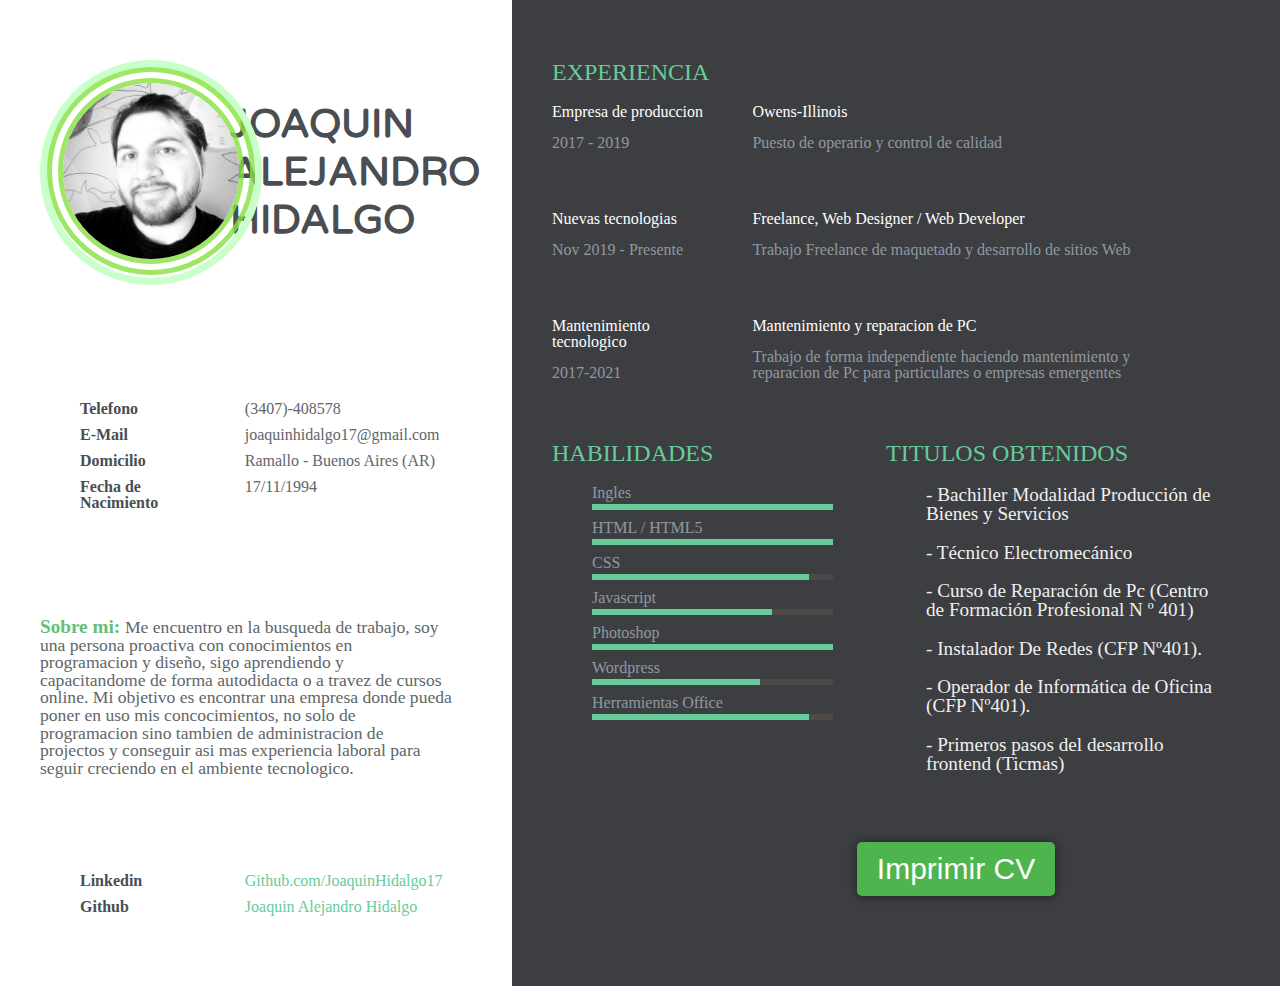
==== index.html @ 45b2c096 "6" ====
<!DOCTYPE html>
<html lang="es" >
<head>
  <meta charset="UTF-8">
  <title>CV</title>
  <meta name="viewport" content="width=device-width, initial-scale=1, maximum-scale=1">
  
  <link rel="stylesheet" href="style.css">

</head>
<body>

<div class="resume-wrapper">
	<section class="profile section-padding">
		<div class="container">
			<div class="picture-resume-wrapper">
        <div class="picture-resume">
        <span><img src="./imgn.jpg" alt="" /></span>
        
      </div>
         <div class="contenedor"></div>
 </div>
      <div class="name-wrapper">
        <h1>Joaquin Alejandro<br/>Hidalgo</h1>
      </div>
      <div class="contenedor"></div>
      <div class="contact-info contenedor">
      	<ul class="list-titles">
      		<li>Telefono</li>
      		<li>E-Mail</li>
      		<li>Domicilio</li>
          <li>Fecha de Nacimiento</li>
      	</ul>
        <ul class="list-content">
        	<li>(3407)-408578</li> 
        	<li>joaquinhidalgo17@gmail.com</li> 
        	<li>Ramallo - Buenos Aires (AR)</li> 
        	<li>17/11/1994</li> 
        </ul>
      </div>
      <div class="contact-presentation"> 
      	<p><span class="sobre-mi">Sobre mi: </span><span class="texto-sobre-mi"> Me encuentro en la busqueda de trabajo, soy una persona proactiva con conocimientos en programacion y diseño, sigo aprendiendo y capacitandome de forma autodidacta o a travez de cursos online.
          Mi objetivo es encontrar una empresa donde pueda poner en uso mis concocimientos, no solo de programacion sino tambien de administracion de projectos y conseguir asi mas experiencia laboral para seguir creciendo en el ambiente tecnologico. </p>
        </span></div>
      <div class="contact-social contenedor">
      	<ul class="list-titles">
      		<li>Linkedin</li>
      		<li>Github</li>
      	</ul>
        <ul class="list-content">
      		<li><a href="https://github.com/JoaquinHidalgo17">Github.com/JoaquinHidalgo17</a></li>
      		<li><a href="https://www.linkedin.com/in/joaquin-alejandro-hidalgo-6174b5220">Joaquin Alejandro Hidalgo</a></li>
      	</ul>
      </div>
		</div>
	</section>
  
  <section class="experience section-padding">
  	<div class="container">
  		<h3 class="experience-title">Experiencia</h3>
      
      <div class="experience-wrapper">
      	<div class="company-wrapper contenedor">
      		<div class="experience-title">Empresa de produccion</div> 
          <div class="time">2017 - 2019</div> 
      	</div>
        
        <div class="job-wrapper contenedor">
        	<div class="experience-title">Owens-Illinois </div> 
          <div class="company-description">
          	<p>Puesto de operario y control de calidad
            </p>  
          </div>
        </div>
        
        <div class="company-wrapper contenedor">
      		<div class="experience-title">Nuevas tecnologias</div> 
          <div class="time">Nov 2019 - Presente</div> 
      	</div>
        
         <div class="job-wrapper contenedor">
        	<div class="experience-title">Freelance, Web Designer / Web Developer</div> 
          <div class="company-description">
          	<p>Trabajo Freelance de maquetado y desarrollo de sitios Web</p> 
          </div>
        </div>
        
        <div class="company-wrapper contenedor">
      		<div class="experience-title">Mantenimiento tecnologico</div>
          <div class="time">2017-2021</div> 
      	</div> 
        
         <div class="job-wrapper contenedor">
        	<div class="experience-title">Mantenimiento y reparacion de PC</div>
          <div class="company-description">
          	<p>Trabajo de forma independiente haciendo mantenimiento y reparacion de Pc para particulares o empresas emergentes</p>   
          </div>
        </div>
        
      </div>
      
      <div class="section-wrapper contenedor">
      	<h3 class="section-title">Habilidades</h3>
        	<ul>
            <li class="skill-percentage">Ingles</li>
        		<li class="skill-percentage">HTML / HTML5</li>
        		<li class="skill-percentage">CSS</li>
        		<li class="skill-percentage">Javascript</li>
        		<li class="skill-percentage">Photoshop</li>
        		<li class="skill-percentage">Wordpress</li>
        		<li class="skill-percentage">Herramientas Office</li>
            
        	</ul>
        
      </div>
      
      <div class="section-wrapper contenedor">
        <h3 class="section-title">Titulos Obtenidos</h3>  
        <ul class="titles">
          <li>- Bachiller Modalidad Producción de Bienes y Servicios</li>
          <li>- Técnico Electromecánico</li>
          <li>- Curso de Reparación de Pc (Centro de Formación 
            Profesional N º 401)</li>
          <li>- Instalador De Redes (CFP Nº401).</li>
          <li>- Operador de Informática de Oficina (CFP Nº401).</li>
          <li>- Primeros pasos del desarrollo frontend (Ticmas)</li>
        </ul>
      </div>
     
  	</div>
      <button class="imprimir">Imprimir CV</button>
  </section>
  
  <div class="contenedor"></div>
  
</div>



<script  src="jscript.js"></script>

</body>
</html>
---- style.css ----
@import url(https://fonts.googleapis.com/css?family=Varela+Round);
@import url(https://fonts.googleapis.com/css?family=Open+Sans:400,300,600,700);
*, *::after, *::before {
  box-sizing: border-box;
}

html, body {
  height: 100%;
}

body {
  font-family: 'Open Sans', sans-serif;
  line-height: 1.5em;
}

a {
  color: #66cc99;
  text-decoration: none;
}

.contenedor::after, .contenedor::before {
  content: " ";
  display: table;
}

.contenedor::after {
  clear: both;
}

.sobre-mi {
  color: #63c077;
  font-weight: 800;
  font-size: 1.2em;
}
.texto-sobre-mi{
  font-size: 1.1em;
}
.resume-wrapper {
  position: relative;
  text-align: center;
  height: 100%;
}

.container {
  min-height: 600px;
}

.profile {
  background: #ffffff;
  width: 40%;
  float: left;
  height: 100%;
  color: #616568;
}
@media (max-width: 850px) {
  .profile {
    width: 100%;
  }
}
.profile .name-wrapper {
  float: left;
  width: 60%;
}
.profile h1 {
  font-size: 2.5em;
  text-align: left;
  font-family: 'Varela Round', sans-serif;
  color: #4a4e51;
  line-height: 1em;
  padding-top: 40px;
  padding-left: 10%;
  font-weight: 600;
  text-transform: uppercase;
  line-height: 1.2;
}
@media (max-width: 1200px) {
  .profile h1 {
    padding-top: 20px;
  }
}
@media (max-width: 450px) {
  .profile h1 {
    font-size: 1.7em;
    padding-top: 20px;
  }
}
@media (max-width: 450px) {
  .picture-resume img {
    width: 120px;
    height: 120px;
  }
  
  .experience .company-wrapper,
  .experience .job-wrapper,
  .section-wrapper {
    width: 100%;
    padding-right: 0;
  }
}
.profile li {
  margin-bottom: 10px;
}
.profile .picture-resume-wrapper {
  width: 40%;
  display: block;
  float: left;
  
}
@media (max-width: 1200px) {
  .profile .picture-resume-wrapper {
    width: 10em;
  }
}
.profile .picture-resume {
  width: 13em;
  height: 13em;
  background-size: cover;
  border-radius: 50%;
  margin-right: 0px;
  display: table;
  position: relative;
  vertical-align: middle;
  border: 7px solid rgb(201, 255, 201)
  
}
.profile .picture-resume span {
  display: table-cell;
  vertical-align: middle;
  position: relative;
  margin: 0 auto;
  z-index: 10;
  text-align: center;
  
}
.profile .picture-resume img {
  border-radius: 50%;
  width: 13em;
  border: 1em double rgba(134, 225, 64, 0.807)
  
}
@media (max-width: 1500px) {
  .profile .picture-resume img {
    width: 13em;
  }
}
@media (max-width: 1200px) {
  .profile .picture-resume img {
    width: 10em;
    height:10em;
    
  }
}
@media (max-width: 1500px) {
  .profile .picture-resume {
    width: 11em;
    height: 11em;
  }
}
@media (max-width: 1200px) {
  .profile .picture-resume {
    width: 13em;
    height: 13em;
  }
}
@media (max-width: 450px) {
  .profile {
    width: 180px;
    height: 180px;
  }
}
.profile .contact-info {
  margin-top: 100px;
  font-weight: 300;
}
@media (max-width: 1200px) {
  .profile .contact-info {
    margin-top: 70px;
  }
}
@media (max-width: 450px) {
  .profile .contact-info {
    margin-top: 50px;
  }
}
.profile .list-titles {
  float: left;
  text-align: left;
  font-weight: 600;
  width: 40%;
  color: #4a4e51;
}
.profile .list-content {
  float: left;
  width: 60%;
  text-align: left;
  font-weight: 300;
}
.profile .contact-presentation {
  text-align: left;
  font-weight: 300;
  margin-top: 80px;
  margin-bottom: 80px;
}
@media (max-width: 1200px) {
  .profile .contact-presentation {
    margin-top: 50px;
    margin-bottom: 50px;
  }
}
@media (max-width: 850px) {
  .profile .contact-presentation {
    margin-top: 30px;
    margin-bottom: 30px;
  }
}
.profile svg {
  width: 100%;
  position: absolute;
  top: 0;
  left: 0;
}
.profile .st0, .profile .st1 {
  fill: #66cc99;
}

.experience {
  background: #3d3e42;
  width: 60%;
  float: left;
  position: relative;
  color: #9099a0;
  font-weight: 300;
  min-height: 100%;
  min-height: 100vh;
}
@media (max-width: 850px) {
  .experience {
    width: 100%;
  }
}
.experience h3.experience-title {
  color: #66cc99;
  text-align: left;
  text-transform: uppercase;
  font-size: 1.5em;
  margin-bottom: 20px;
  font-weight: 400;
}
.titles{
  font-size: 1.2em;
  color: #f0f0f0;
  font-weight: 300;
  margin-top: 0;
}
.titles li{
margin-bottom: 1em;
}
.experience .company-wrapper {
  width: 30%;
  float: left;
  text-align: left;
  padding-right: 5%;
  margin-bottom: 60px;
}
@media (max-width: 450px) {
  .experience .company-wrapper {
    width: 100%;
    margin-bottom: 20px;
  }
}
.experience .job-wrapper {
  width: 70%;
  float: left;
  text-align: left;
  padding-right: 5%;
  margin-bottom: 60px;
}
@media (max-width: 450px) {
  .experience .job-wrapper {
    width: 100%;
    margin-bottom: 40px;
  }
}
.experience .experience-title {
  color: white;
  margin-bottom: 15px;
}

.section-padding {
  padding: 60px 60px 40px 40px;
}
@media (max-width: 850px) {
  .section-padding {
    padding: 80px 15% 40px 10%;
  }
}
@media (max-width: 450px) {
  .section-padding {
    padding: 40px 10% 20px 5%;
  }
}

.section-wrapper {
  width: 50%;
  float: left;
  text-align: left;
  color: #9099a0;
  font-weight: 300;
}
@media (max-width: 450px) {
  .section-wrapper {
    width: 100%;
  }
}
.section-wrapper:nth-child(3) {
  padding-right: 8%;
}
.section-wrapper h3.section-title {
  color: #66cc99;
  text-align: left;
  text-transform: uppercase;
  font-size: 1.5em;
  margin-bottom: 20px;
  font-weight: 400;
}
.section-wrapper .skill-percentage {
  margin-bottom: 10px;
  position: relative;
}
.section-wrapper .skill-percentage::after {
  content: "";
  width: 100%;
  height: 6px;
  background: #4d4949;
  display: block;
  margin-top: 3px;
}
.section-wrapper .skill-percentage::before {
  content: "";
  height: 6px;
  background: #66cc99;
  position: absolute;
  margin-top: 3px;
  bottom: 0;
}
.section-wrapper .skill-percentage:nth-child(1)::before {
  width: 100%;
  -webkit-animation: skill_1 0.6s ease;
          animation: skill_1 0.6s ease;
}
.section-wrapper .skill-percentage:nth-child(2)::before {
  width: 100%;
  -webkit-animation: skill_2 0.6s ease;
          animation: skill_2 0.6s ease;
}
.section-wrapper .skill-percentage:nth-child(3)::before {
  width: 90%;
  -webkit-animation: skill_3 0.6s ease;
          animation: skill_3 0.6s ease;
}
.section-wrapper .skill-percentage:nth-child(4)::before {
  width: 75%;
  -webkit-animation: skill_4 0.6s ease;
          animation: skill_4 0.6s ease;
}
.section-wrapper .skill-percentage:nth-child(5)::before {
  width: 100%;
  -webkit-animation: skill_5 0.6s ease;
          animation: skill_5 0.6s ease;
}
.section-wrapper .skill-percentage:nth-child(6)::before {
  width: 70%;
  -webkit-animation: skill_6 0.6s ease;
          animation: skill_6 0.6s ease;
}
.section-wrapper .skill-percentage:nth-child(7)::before {
  width: 90%;
  -webkit-animation: skill_6 0.6s ease;
          animation: skill_6 0.6s ease;
}

@-webkit-keyframes skill_1 {
  from {
    width: 0%;
  }
  to {
    width: 100%;
  }
}

@keyframes skill_1 {
  from {
    width: 0%;
  }
  to {
    width: 100%;
  }
}
@-webkit-keyframes skill_2 {
  from {
    width: 0%;
  }
  to {
    width: 100%;
  }
}
@keyframes skill_2 {
  from {
    width: 0%;
  }
  to {
    width: 100%;
  }
}
@-webkit-keyframes skill_3 {
  from {
    width: 0%;
  }
  to {
    width: 90%;
  }
}
@keyframes skill_3 {
  from {
    width: 0%;
  }
  to {
    width: 90%;
  }
}
@-webkit-keyframes skill_4 {
  from {
    width: 0%;
  }
  to {
    width: 75%;
  }
}
@keyframes skill_4 {
  from {
    width: 0%;
  }
  to {
    width: 75%;
  }
}
@-webkit-keyframes skill_5 {
  from {
    width: 0%;
  }
  to {
    width: 100%;
  }
}
@keyframes skill_5 {
  from {
    width: 0%;
  }
  to {
    width: 100%;
  }
}
@-webkit-keyframes skill_6 {
  from {
    width: 0%;
  }
  to {
    width: 70%;
  }
}
@keyframes skill_6 {
  from {
    width: 0%;
  }
  to {
    width: 70%;
  }
}
@-webkit-keyframes skill_7 {
  from {
    width: 0%;
  }
  to {
    width: 90%;
  }
}
@keyframes skill_7 {
  from {
    width: 0%;
  }
  to {
    width: 90%;
  }
}


html,body,div,span,applet,object,iframe,h1,h2,h3,h4,h5,h6,p,blockquote,pre,a,abbr,acronym,address,big,cite,code,del,dfn,em,img,ins,kbd,q,s,samp,small,strike,strong,sub,sup,tt,var,b,u,i,center,dl,dt,dd,ol,fieldset,form,label,legend,table,caption,tbody,tfoot,thead,tr,th,td,article,aside,canvas,details,embed,figure,figcaption,footer,header,hgroup,menu,nav,output,ruby,section,summary,time,mark,audio,video{margin:0;padding:0;border:0;font-size:100%;font:inherit;vertical-align:baseline}

article,aside,details,figcaption,figure,footer,header,hgroup,menu,nav,section{display:block}

body{line-height:1}

ol,ul{list-style:none}

blockquote,q{quotes:none}

blockquote:before,blockquote:after,q:before,q:after{content:'';content:none}

table{border-collapse:collapse;border-spacing:0}

.imprimir {
font-size: 30px;
padding: 10px 20px;
margin: 50px 0 50px 140px;
background-color: rgb(78, 180, 78);
border: none;
outline: none;
color: rgb(255, 255, 255);
border-radius: 5px;
box-shadow: 0 0 10px rgba(0,0,0,0.5);
cursor : pointer;
transition: .5s;
}
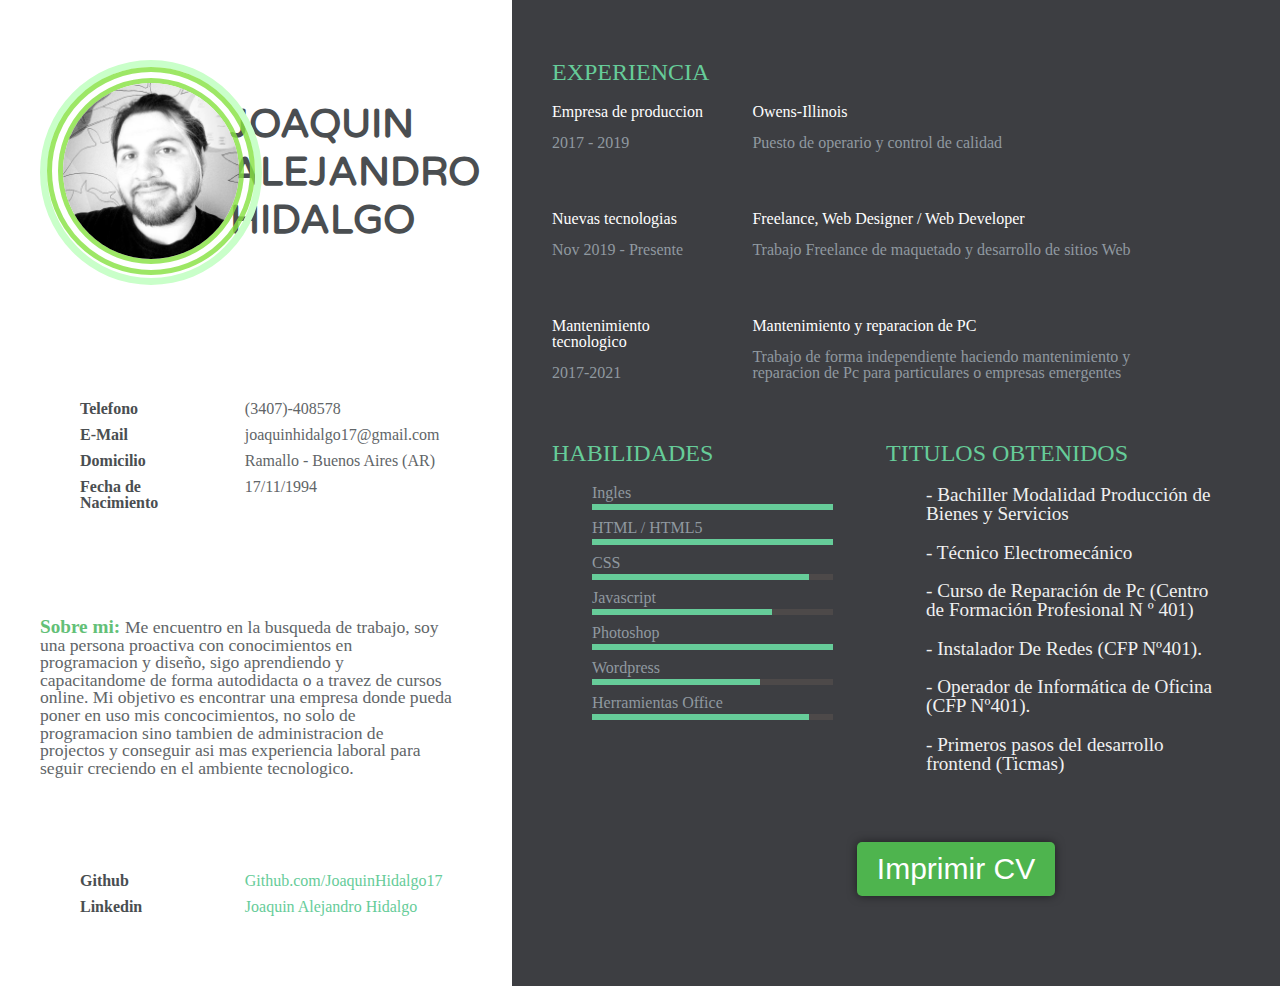
==== commit 9f21ed3b: "Fixed socials list order" ====
--- a/index.html
+++ b/index.html
@@ -44,8 +44,8 @@
         </span></div>
       <div class="contact-social contenedor">
       	<ul class="list-titles">
+      		<li>Github</li>
       		<li>Linkedin</li>
-      		<li>Github</li>
       	</ul>
         <ul class="list-content">
       		<li><a href="https://github.com/JoaquinHidalgo17">Github.com/JoaquinHidalgo17</a></li>
@@ -140,4 +140,4 @@
 <script  src="jscript.js"></script>
 
 </body>
-</html>+</html>
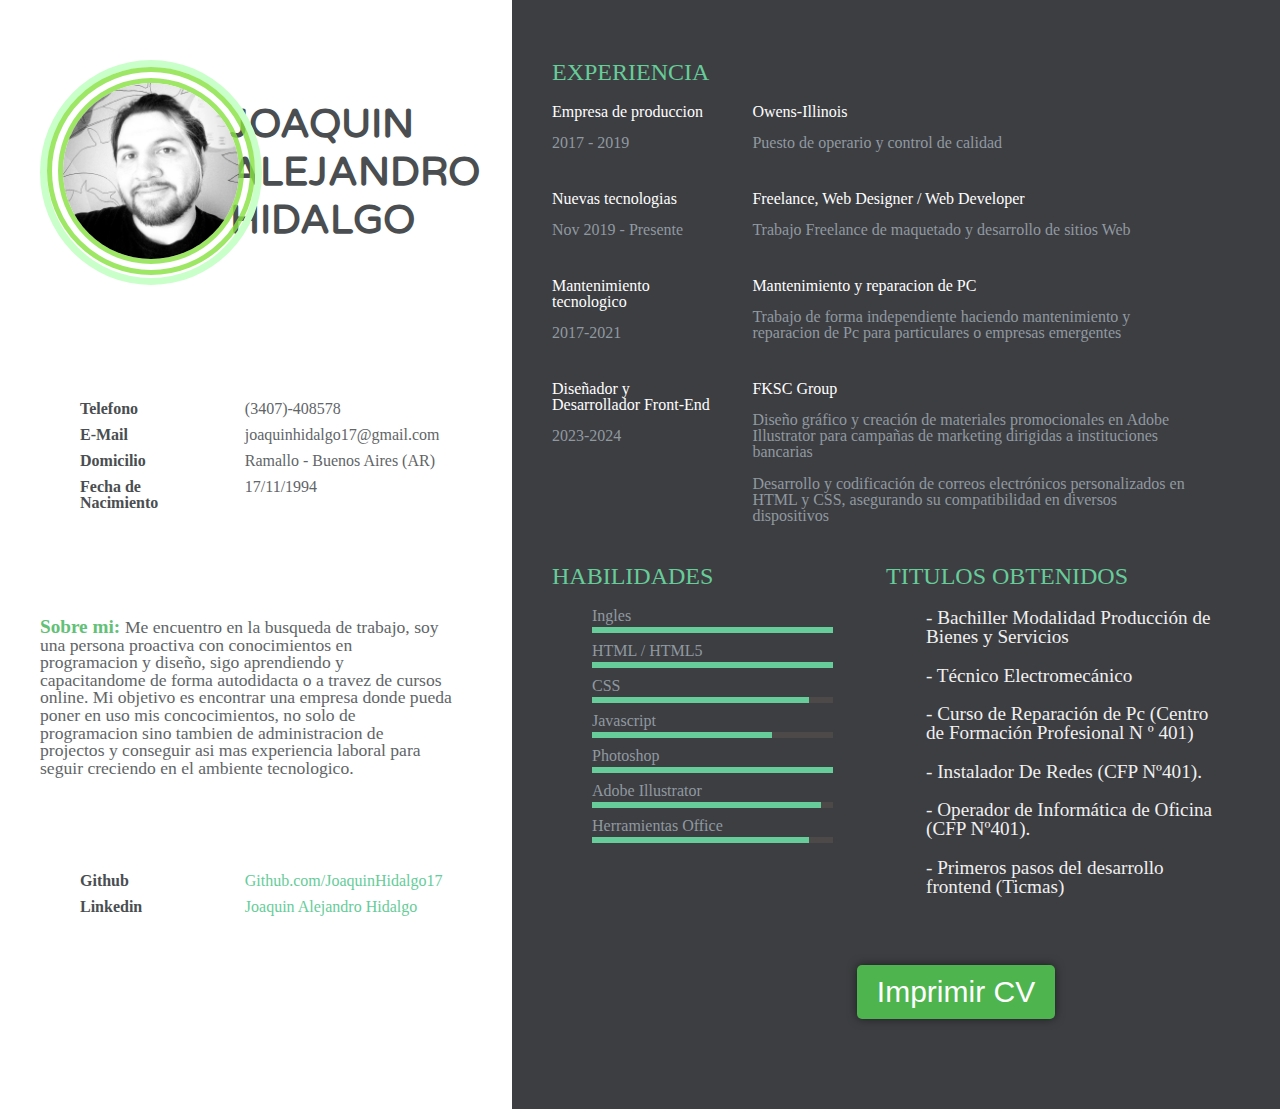
==== commit 5ddcd06f: "update 2024" ====
--- a/index.html
+++ b/index.html
@@ -96,6 +96,20 @@
           	<p>Trabajo de forma independiente haciendo mantenimiento y reparacion de Pc para particulares o empresas emergentes</p>   
           </div>
         </div>
+
+        <div class="company-wrapper contenedor">
+      		<div class="experience-title">Diseñador y Desarrollador Front-End</div>
+          <div class="time">2023-2024</div> 
+      	</div> 
+        
+         <div class="job-wrapper contenedor">
+        	<div class="experience-title">FKSC Group</div>
+          <div class="company-description">
+          	<p>Diseño gráfico y creación de materiales promocionales en Adobe Illustrator para campañas de marketing dirigidas a instituciones bancarias
+            <br><br>Desarrollo y codificación de correos electrónicos personalizados en HTML y CSS, asegurando su compatibilidad en diversos dispositivos
+            </p>   
+          </div>
+        </div>
         
       </div>
       
@@ -107,7 +121,7 @@
         		<li class="skill-percentage">CSS</li>
         		<li class="skill-percentage">Javascript</li>
         		<li class="skill-percentage">Photoshop</li>
-        		<li class="skill-percentage">Wordpress</li>
+        		<li class="skill-percentage">Adobe Illustrator</li>
         		<li class="skill-percentage">Herramientas Office</li>
             
         	</ul>
--- a/style.css
+++ b/style.css
@@ -261,7 +261,7 @@
   float: left;
   text-align: left;
   padding-right: 5%;
-  margin-bottom: 60px;
+  margin-bottom: 40px;
 }
 @media (max-width: 450px) {
   .experience .company-wrapper {
@@ -274,7 +274,7 @@
   float: left;
   text-align: left;
   padding-right: 5%;
-  margin-bottom: 60px;
+  margin-bottom: 40px;
 }
 @media (max-width: 450px) {
   .experience .job-wrapper {
@@ -370,7 +370,7 @@
           animation: skill_5 0.6s ease;
 }
 .section-wrapper .skill-percentage:nth-child(6)::before {
-  width: 70%;
+  width: 95%;
   -webkit-animation: skill_6 0.6s ease;
           animation: skill_6 0.6s ease;
 }
@@ -466,7 +466,7 @@
     width: 0%;
   }
   to {
-    width: 70%;
+    width: 95%;
   }
 }
 @keyframes skill_6 {
@@ -474,7 +474,7 @@
     width: 0%;
   }
   to {
-    width: 70%;
+    width: 95%;
   }
 }
 @-webkit-keyframes skill_7 {
